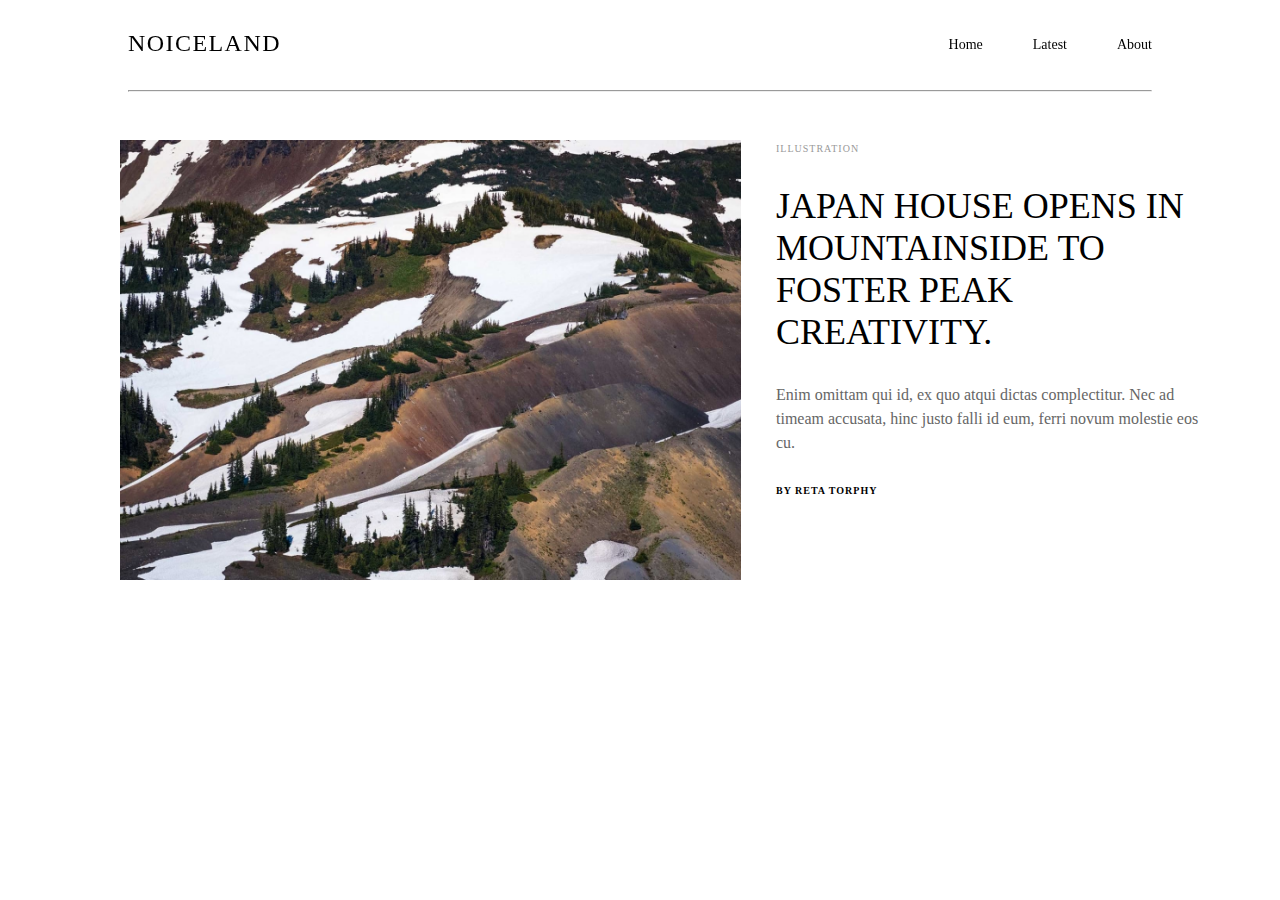
==== index.html @ cc681c85 "secend commit" ====
<!DOCTYPE html>
<html lang="en">
  <head>
    <meta charset="UTF-8" />
    <meta name="viewport" content="width=device-width, initial-scale=1.0" />
    <link rel="stylesheet" href="../css/style.css" />
    <title>Document</title>
  </head>
  <body>
    <div class="main" id="main">
      <div class="header" id="header">
        <div class="container">
          <div class="header-box">
            <a href="#" class="hearder-logo">NOICELAND</a>
            <ul>
              <li><a href="#home" class="header-item">Home</a></li>
              <li><a href="#latest" class="header-item">Latest</a></li>
              <li><a href="#about" class="header-item">About</a></li>
            </ul>
          </div>
          <hr />
        </div>
      </div>
      <div class="blog-items__main">
        <img src="../images/image1.png" alt="blog1" />
        <div class="blog-items__main-text">
          <h1>Illustration</h1>
          <h3>Japan House opens in mountainside to foster peak creativity.</h3>
          <p>
            Enim omittam qui id, ex quo atqui dictas complectitur. Nec ad timeam
            accusata, hinc justo falli id eum, ferri novum molestie eos cu.
          </p>
          <h2>BY RETA TORPHY</h2>
        </div>
      </div>

      
    </div>
  </body>
</html>
---- css/style.css ----
@import url("https://fonts.googleapis.com/css2?family=Gelasio:wght@500;700&family=Ribeye&family=Roboto:wght@300;400;500;700&display=swap");

* {
    margin: 0;
    padding: 0;
    box-sizing: border-box;
    scroll-behavior: smooth;
}


.main {
    width: 100%;
    height: fit-content;
    display: flex;
    flex-direction: column;
}

.header {
    width: 100%;
    display: flex;
    justify-content: center;
    position: fixed;
    background-color: transparent;
    transition: all 0.2s linear;
}

.container {
    width: 1024px;
    margin: 0 auto;
}

.header-box {
    width: 100%;
    display: flex;
    justify-content: space-between;
    align-items: center;
    padding: 30px 0px;
    background: transparent;
}

.hearder-logo {
    text-decoration: none;
    color: #000000;
    font-size: 24px;
    font-style: normal;
    width: 136px;
    height: 30px;
    flex-shrink: 0;
    font-weight: 400;
    letter-spacing: 1.44px;
}

.header-box ul {
    display: flex;
    gap: 50px;
    justify-content: space-between;
    list-style: none;
    align-items: center;
}

.header-item {
    color: #000;
    font-family: Libre 'Franklin Gothic Medium', 'Arial Narrow', Arial, sans-serif;
    font-size: 14px;
    font-style: normal;
    font-weight: 400;
    line-height: 24px;
    /* 171.429% */
    list-style: none;
    text-decoration: none;
}

.header-item:hover {
    color: orange;
}

.blog-items__main {
    width: 50%;
    display: flex;
    justify-content: space-between;
    align-items: center;
    margin-top: 140px;
    margin-left: 120px;
    gap: 35px;
}
.blog-items__main-text{
    display: flex;
    flex-direction: column;
    gap: 30px;
    margin-bottom: 80px;
}
 

.blog-items__main img {
    width: 621px;
    height:440px;
    background: url(<path-to-image>), lightgray 50% / cover no-repeat;
}

.blog-items__main-text h3 {
    color: #000;
    font-family: Tenor Sans;
    width: 429px;
    font-size: 36px;
    font-style: normal;
    font-weight: 400;
    line-height: 42px; /* 116.667% */
    text-transform: uppercase;
}
.blog-items__main-text h1 {
    color: #999;
    font-family: Libre Franklin;
    font-size: 10px;
    font-style: normal;
    font-weight: 400;
    line-height: 12px; /* 120% */
    letter-spacing: 1px;
    text-transform: uppercase;
}

.blog-items__main-text p {
    color: #666;
    font-family: Source Serif Pro;
    font-size: 16px;
    font-style: normal;
    font-weight: 400;
    line-height: 24px; /* 150% */
}

.blog-items__main-text h2 {
    color: #000;
    font-family: Libre 'Franklin Gothic Medium', 'Arial Narrow', Arial, sans-serif;
    font-size: 10px;
    font-style: normal;
    font-weight: 700;
    line-height: 12px; /* 120% */
    letter-spacing: 1px;
    text-transform: uppercase;
  }

  /* ikkinchi page */
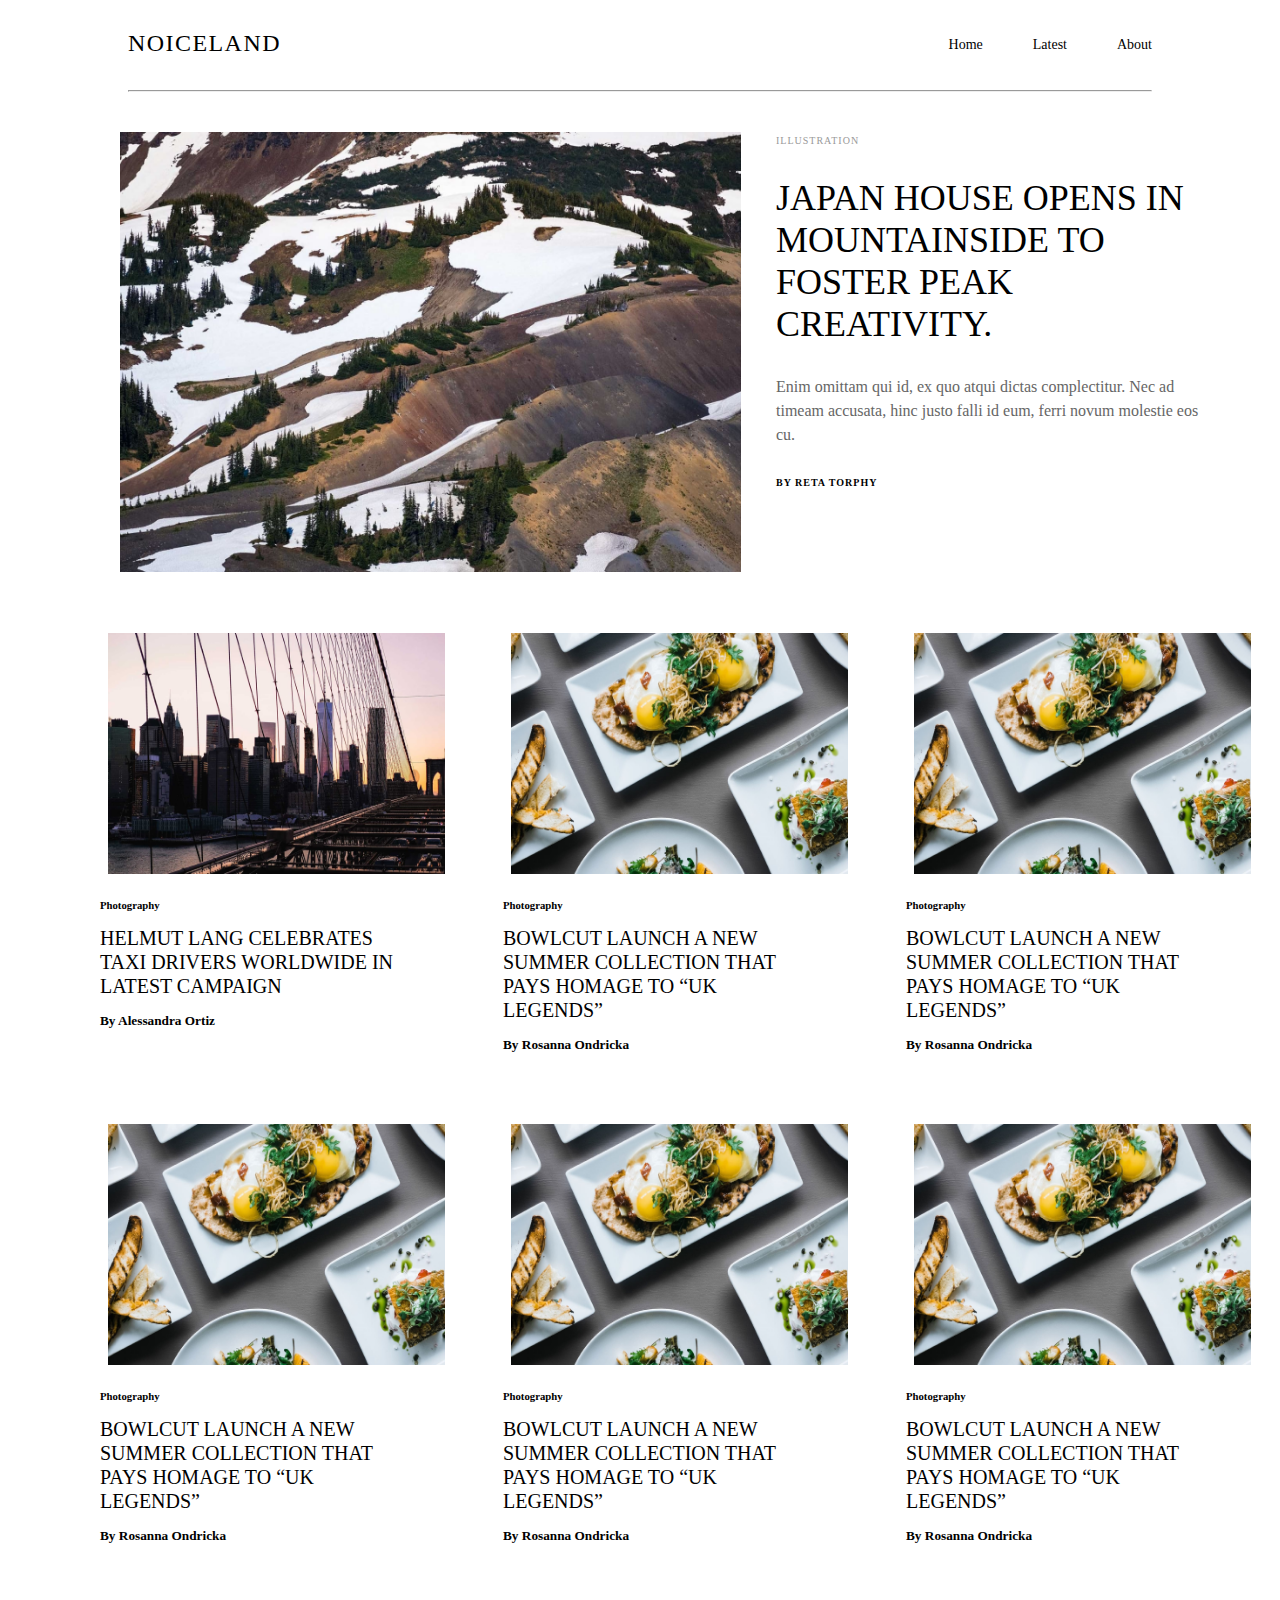
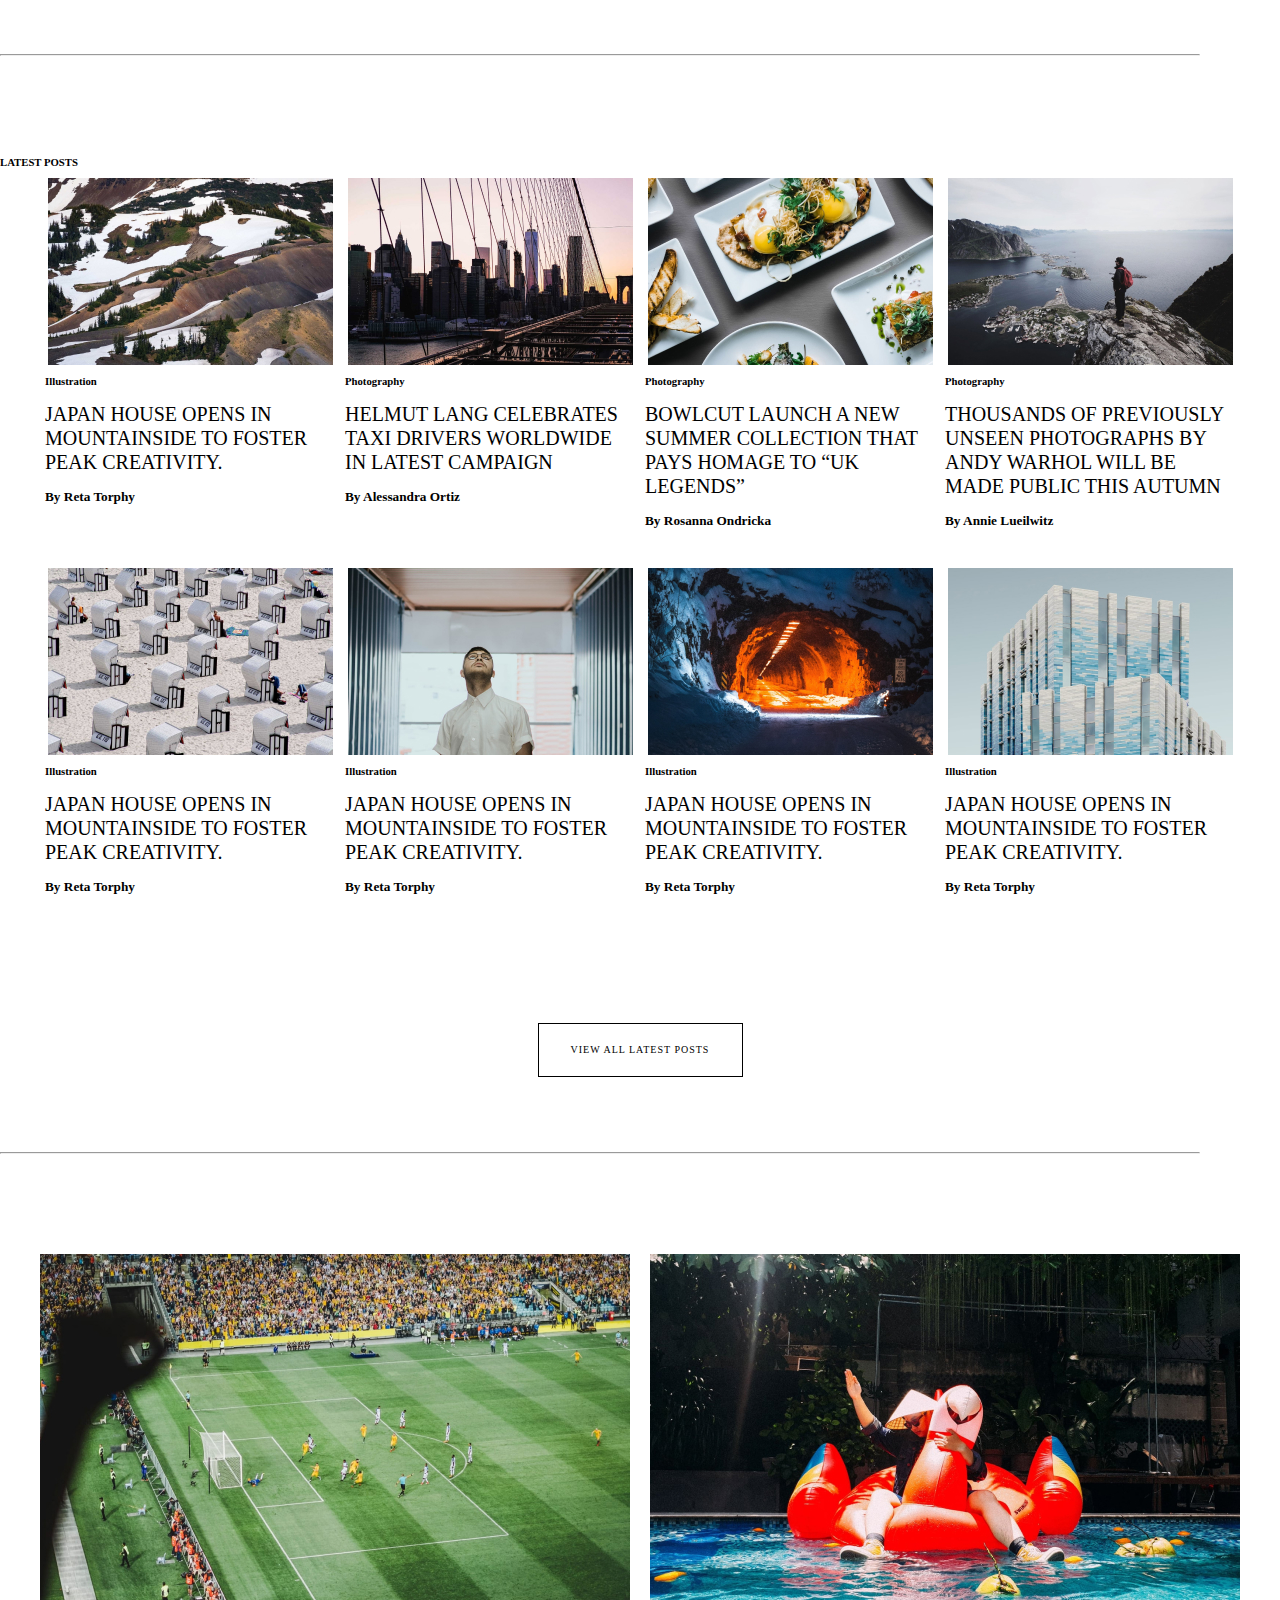
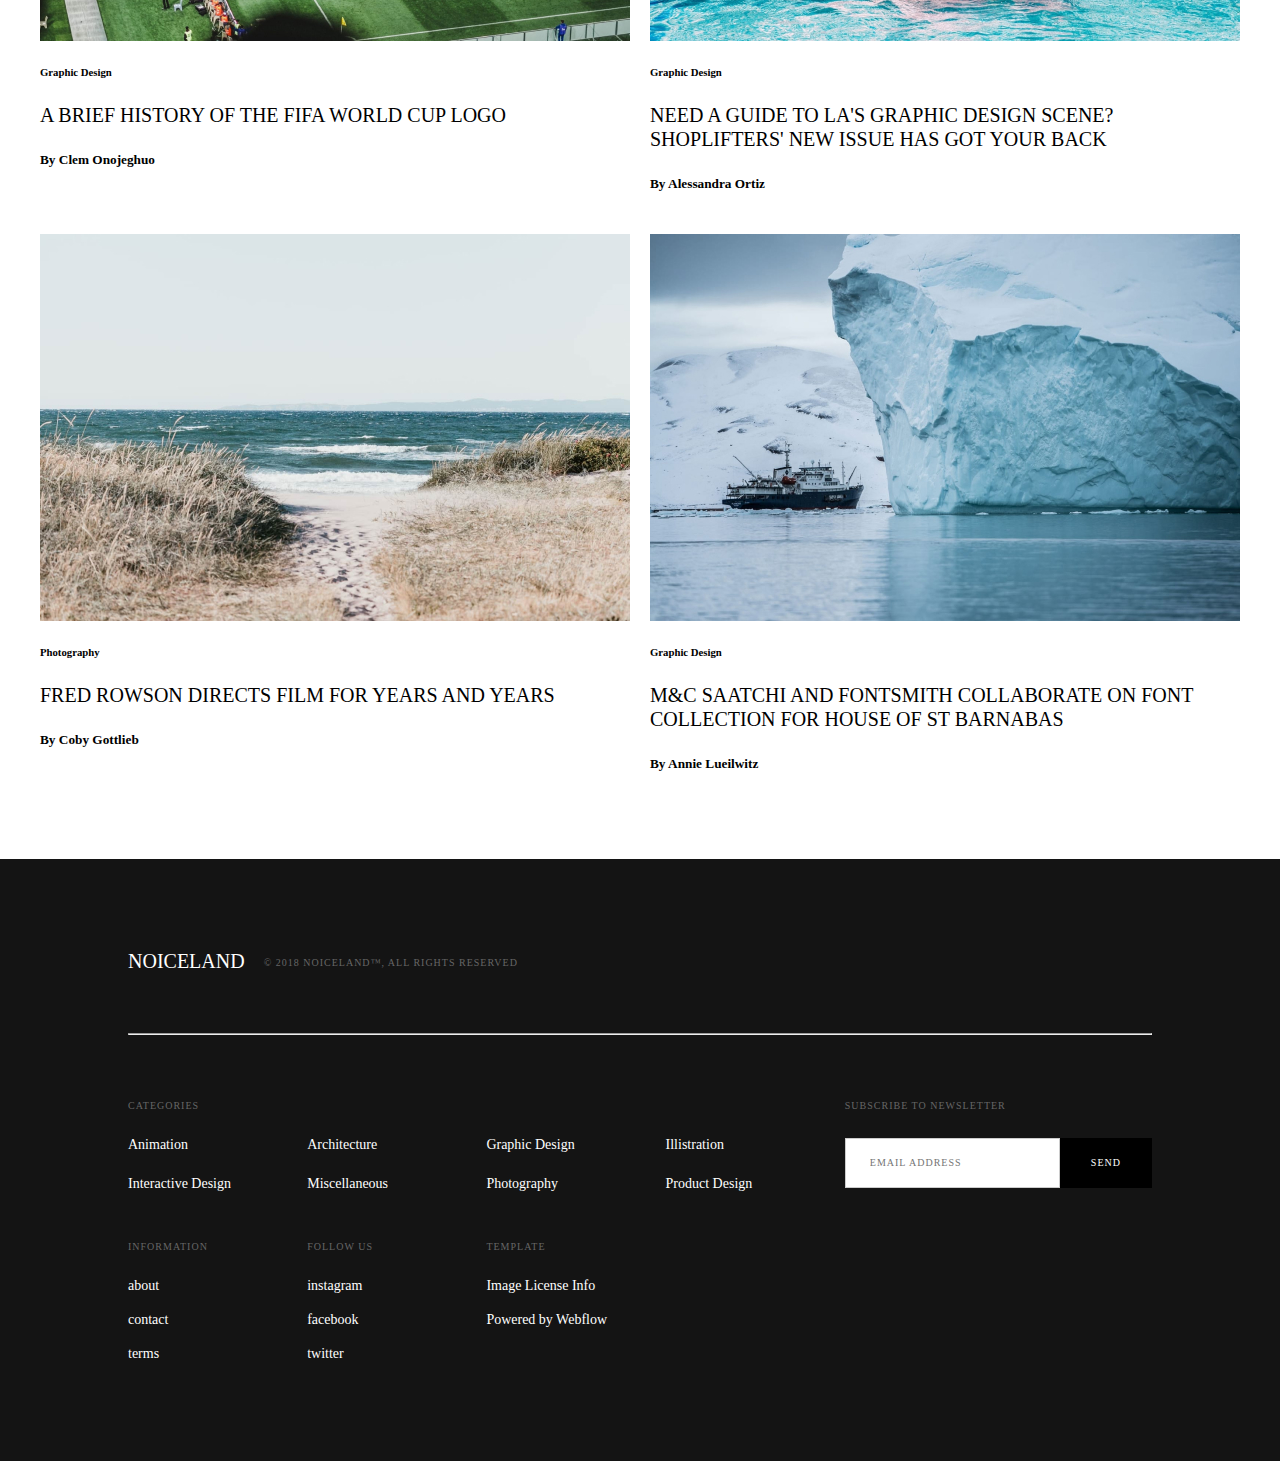
==== commit cb6da0aa: "all item is add" ====
--- a/index.html
+++ b/index.html
@@ -33,8 +33,266 @@
           <h2>BY RETA TORPHY</h2>
         </div>
       </div>
+      <div class="page2">
+        <div class="page2-box">
+          <img src="./images/page2pic1.png" alt="img" />
+          <div class="page2-box-bottom">
+            <h6>Photography</h6>
+            <h2>
+              Helmut Lang celebrates taxi drivers worldwide in latest campaign
+            </h2>
+            <h5>By Alessandra Ortiz</h5>
+          </div>
+        </div>
+        <!-- page 2 -->
+        <div class="page2-box">
+          <img src="./images/page2pic2.png" alt="img" />
+          <div class="page2-box-bottom">
+            <h6>Photography</h6>
+            <h2>
+              Bowlcut launch a new summer collection that pays homage to “UK
+              legends”
+            </h2>
+            <h5>By Rosanna Ondricka</h5>
+          </div>
+        </div>
+        <div class="page2-box">
+          <img src="./images/page2pic2.png" alt="img" />
+          <div class="page2-box-bottom">
+            <h6>Photography</h6>
+            <h2>
+              Bowlcut launch a new summer collection that pays homage to “UK
+              legends”
+            </h2>
+            <h5>By Rosanna Ondricka</h5>
+          </div>
+        </div>
+        <div class="page2-box">
+          <img src="./images/page2pic2.png" alt="img" />
+          <div class="page2-box-bottom">
+            <h6>Photography</h6>
+            <h2>
+              Bowlcut launch a new summer collection that pays homage to “UK
+              legends”
+            </h2>
+            <h5>By Rosanna Ondricka</h5>
+          </div>
+        </div>
+        <div class="page2-box">
+          <img src="./images/page2pic2.png" alt="img" />
+          <div class="page2-box-bottom">
+            <h6>Photography</h6>
+            <h2>
+              Bowlcut launch a new summer collection that pays homage to “UK
+              legends”
+            </h2>
+            <h5>By Rosanna Ondricka</h5>
+          </div>
+        </div>
+        <div class="page2-box">
+          <img src="./images/page2pic2.png" alt="img" />
+          <div class="page2-box-bottom">
+            <h6>Photography</h6>
+            <h2>
+              Bowlcut launch a new summer collection that pays homage to “UK
+              legends”
+            </h2>
+            <h5>By Rosanna Ondricka</h5>
+          </div>
+        </div>
+        <hr class="solid" />
+        <h6 class="h">LATEST POSTS</h6>
+        <!-- page3 -->
+        <div class="page3">
+          <div class="page3-box">
+            <img src="images/IMAGE3-1.jpg" alt="img" />
+            <div class="page3-box-bottom">
+              <h6>Illustration</h6>
+              <h2>
+                Japan House opens in mountainside to foster peak creativity.
+              </h2>
+              <h5>By Reta Torphy</h5>
+            </div>
+          </div>
+          <div class="page3-box">
+            <img src="images/IMAGE3-2.jpg" alt="img" />
+            <div class="page3-box-bottom">
+              <h6>Photography</h6>
+              <h2>
+                Helmut Lang celebrates taxi drivers worldwide in latest campaign
+              </h2>
+              <h5>By Alessandra Ortiz</h5>
+            </div>
+          </div>
+          <div class="page3-box">
+            <img src="images/IMAGE3-3.jpg" alt="img" />
+            <div class="page3-box-bottom">
+              <h6>Photography</h6>
+              <h2>
+                Bowlcut launch a new summer collection that pays homage to “UK
+                legends”
+              </h2>
+              <h5>By Rosanna Ondricka</h5>
+            </div>
+          </div>
+          <div class="page3-box">
+            <img src="images/IMAGE3-4.jpg" alt="img" />
+            <div class="page3-box-bottom">
+              <h6>Photography</h6>
+              <h2>
+                Thousands of previously unseen photographs by Andy Warhol will
+                be made public this Autumn
+              </h2>
+              <h5>By Annie Lueilwitz</h5>
+            </div>
+          </div>
+          <div class="page3-box">
+            <img src="images/IMAGE3-5.jpg" alt="img" />
+            <div class="page3-box-bottom">
+              <h6>Illustration</h6>
+              <h2>
+                Japan House opens in mountainside to foster peak creativity.
+              </h2>
+              <h5>By Reta Torphy</h5>
+            </div>
+          </div>
+          <div class="page3-box">
+            <img src="images/IMAGE3-6.jpg" alt="img" />
+            <div class="page3-box-bottom">
+              <h6>Illustration</h6>
+              <h2>
+                Japan House opens in mountainside to foster peak creativity.
+              </h2>
+              <h5>By Reta Torphy</h5>
+            </div>
+          </div>
+          <div class="page3-box">
+            <img src="images/IMAGE3-7.jpg" alt="img" />
+            <div class="page3-box-bottom">
+              <h6>Illustration</h6>
+              <h2>
+                Japan House opens in mountainside to foster peak creativity.
+              </h2>
+              <h5>By Reta Torphy</h5>
+            </div>
+          </div>
+          <div class="page3-box">
+            <img src="images/IMAGE3-8.jpg" alt="img" />
+            <div class="page3-box-bottom">
+              <h6>Illustration</h6>
+              <h2>
+                Japan House opens in mountainside to foster peak creativity.
+              </h2>
+              <h5>By Reta Torphy</h5>
+            </div>
+          </div>
+          <button type="submit" class="page3-button">
+            view all latest posts
+          </button>
+        </div>
+        <hr class="solid" />
+        <!-- page 4 -->
+        <div class="page4">
+          <div class="page4-box">
+            <img src="images/IMAGE4-1.jpg" alt="img" />
+            <div class="page4-box-bottom">
+              <h6>Graphic Design</h6>
+              <h2>A Brief History of the FIFA World Cup Logo</h2>
+              <h5>By Clem Onojeghuo</h5>
+            </div>
+          </div>
+          <div class="page4-box">
+            <img src="images/IMAGE4-2.jpg" alt="img" />
+            <div class="page4-box-bottom">
+              <h6>Graphic Design</h6>
+              <h2>
+                Need a guide to LA's graphic design scene? Shoplifters' new
+                issue has got your back
+              </h2>
+              <h5>By Alessandra Ortiz</h5>
+            </div>
+          </div>
+          <div class="page4-box">
+            <img src="images/IMAGE4-3.jpg" alt="img" />
+            <div class="page4-box-bottom">
+              <h6>Photography</h6>
+              <h2>Fred Rowson directs film for Years and Years</h2>
+              <h5>By Coby Gottlieb</h5>
+            </div>
+          </div>
+          <div class="page4-box">
+            <img src="images/IMAGE4-4.jpg" alt="img" />
+            <div class="page4-box-bottom">
+              <h6>Graphic Design</h6>
+              <h2>
+                M&C Saatchi and Fontsmith collaborate on font collection for
+                House of St Barnabas
+              </h2>
+              <h5>By Annie Lueilwitz</h5>
+            </div>
+          </div>
+        </div>
+      </div>
+      <!-- footer -->
 
-      
+      <footer class="footer" id="about">
+        <div class="container">
+          <div class="footer-items">
+            <div class="footer-logo">
+              <h2>NOICELAND</h2>
+              <span>© 2018 Noiceland™, all rights reserved</span>
+            </div>
+            <hr style="margin-top: 0" />
+            <div class="footer-navigator">
+              <div class="footer-nav__category">
+                <span class="span">categories</span>
+                <ul>
+                  <li><a href="#category">animation</a></li>
+                  <li><a href="#category">Architecture</a></li>
+                  <li><a href="#category">Graphic Design</a></li>
+                  <li><a href="#category">Illistration</a></li>
+                  <li><a href="#category">Interactive Design</a></li>
+                  <li><a href="#category">Miscellaneous</a></li>
+                  <li><a href="#category">Photography</a></li>
+                  <li><a href="#category">Product Design</a></li>
+                </ul>
+              </div>
+              <div class="footer-nav__subscribe">
+                <span class="span">Subscribe to newsletter</span>
+                <form>
+                  <input type="email" required placeholder="email address" />
+                  <button type="submit">send</button>
+                </form>
+              </div>
+              <div class="footer-nav__links">
+                <div class="link-item">
+                  <span class="span">information</span>
+                  <ul>
+                    <li><a href="#about">about</a></li>
+                    <li><a href="#contact">contact</a></li>
+                    <li><a href="#terms">terms</a></li>
+                  </ul>
+                </div>
+                <div class="link-item">
+                  <span class="span">follow us</span>
+                  <ul>
+                    <li><a href="#instagram">instagram</a></li>
+                    <li><a href="#thefacebook">facebook</a></li>
+                    <li><a href="#twitter">twitter</a></li>
+                  </ul>
+                </div>
+                <div class="link-item">
+                  <span class="span">template</span>
+                  <ul>
+                    <li><a href="#template">Image License Info</a></li>
+                    <li><a href="#powered">Powered by Webflow</a></li>
+                  </ul>
+                </div>
+              </div>
+            </div>
+          </div>
+        </div>
+      </footer>
     </div>
   </body>
 </html>
--- a/css/style.css
+++ b/css/style.css
@@ -19,7 +19,7 @@
     width: 100%;
     display: flex;
     justify-content: center;
-    position: fixed;
+    /* position: fixed; */
     background-color: transparent;
     transition: all 0.2s linear;
 }
@@ -79,21 +79,22 @@
     display: flex;
     justify-content: space-between;
     align-items: center;
-    margin-top: 140px;
+    margin-top: 40px;
     margin-left: 120px;
     gap: 35px;
 }
-.blog-items__main-text{
+
+.blog-items__main-text {
     display: flex;
     flex-direction: column;
     gap: 30px;
     margin-bottom: 80px;
 }
- 
+
 
 .blog-items__main img {
     width: 621px;
-    height:440px;
+    height: 440px;
     background: url(<path-to-image>), lightgray 50% / cover no-repeat;
 }
 
@@ -104,16 +105,19 @@
     font-size: 36px;
     font-style: normal;
     font-weight: 400;
-    line-height: 42px; /* 116.667% */
-    text-transform: uppercase;
-}
+    line-height: 42px;
+    /* 116.667% */
+    text-transform: uppercase;
+}
+
 .blog-items__main-text h1 {
     color: #999;
     font-family: Libre Franklin;
     font-size: 10px;
     font-style: normal;
     font-weight: 400;
-    line-height: 12px; /* 120% */
+    line-height: 12px;
+    /* 120% */
     letter-spacing: 1px;
     text-transform: uppercase;
 }
@@ -124,7 +128,8 @@
     font-size: 16px;
     font-style: normal;
     font-weight: 400;
-    line-height: 24px; /* 150% */
+    line-height: 24px;
+    /* 150% */
 }
 
 .blog-items__main-text h2 {
@@ -133,10 +138,299 @@
     font-size: 10px;
     font-style: normal;
     font-weight: 700;
-    line-height: 12px; /* 120% */
-    letter-spacing: 1px;
-    text-transform: uppercase;
-  }
-
-  /* ikkinchi page */
-  +    line-height: 12px;
+    /* 120% */
+    letter-spacing: 1px;
+    text-transform: uppercase;
+}
+
+/* ikkinchi page */
+
+h2 {
+    color: #000;
+    font-family: Tenor Sans;
+    font-size: 20px;
+    font-style: normal;
+    font-weight: 400;
+    line-height: 24px;
+    text-transform: uppercase;
+}
+
+.page2 {
+    display: flex;
+    flex-wrap: wrap;
+    margin-top: 35px;
+    gap: 10px;
+}
+
+.page2-box {
+    width: 393px;
+    height: 481px;
+    padding-top: 26px;
+    padding-left: 100px;
+    display: flex;
+    flex-direction: column;
+    align-items: center;
+    justify-content: center;
+}
+
+.page2-box img {
+    width: 337px;
+    height: 254px;
+    margin-left: 60px
+}
+
+.page2-box-bottom {
+    margin-top: 25px;
+    display: flex;
+    flex-direction: column;
+    gap: 15px;
+    height: 200px;
+}
+
+.page2 hr {
+    margin-top: 65px;
+    width: 1200px;
+    height: 1px;
+    flex-shrink: 0;
+    background: #e6e6e6;
+}
+
+.h {
+    margin-top: 90px;
+}
+
+/* page3 */
+
+.page3 {
+    display: flex;
+    flex-wrap: wrap;
+    gap: 10px;
+    justify-content: center;
+}
+
+.page3-box {
+    width: 290px;
+    height: 380px;
+    display: flex;
+    flex-direction: column;
+    align-items: center;
+    justify-content: center;
+}
+
+.page3-box-bottom {
+    margin-top: 10px;
+    display: flex;
+    flex-direction: column;
+    gap: 15px;
+    height: 200px;
+}
+
+.page3-button {
+    width: 205px;
+    height: 54px;
+    flex-shrink: 0;
+    border: 1px solid #000;
+    background: #fff;
+    color: #000;
+    font-family: Libre Franklin;
+    font-size: 10px;
+    font-style: normal;
+    font-weight: 400;
+    line-height: 12px;
+    /* 120% */
+    letter-spacing: 1px;
+    text-transform: uppercase;
+    margin-top: 65px;
+}
+
+/* page 4 */
+
+.page4 {
+    display: flex;
+    flex-wrap: wrap;
+    gap: 20px;
+    justify-content: center;
+    margin-top: 90px;
+}
+
+.page4-box {
+    width: 590px;
+    height: 560px;
+    display: flex;
+    flex-direction: column;
+    justify-content: center;
+    gap: 10px;
+}
+
+.page4-box-bottom {
+    margin-top: 15px;
+    display: flex;
+    flex-direction: column;
+    gap: 25px;
+    height: 200px;
+}
+
+/* footer */
+
+.footer {
+    width: 100%;
+    padding: 90px 0px;
+    background: #141414;
+    margin-top: 65px;
+}
+
+.footer-items {
+    width: 100%;
+    display: flex;
+    flex-direction: column;
+    gap: 60px;
+}
+
+.footer-logo {
+    width: 100%;
+    display: flex;
+    gap: 15px;
+    align-items: flex-end;
+}
+
+.footer-logo h2 {
+    color: #fff;
+}
+
+.footer-logo span {
+    color: #666;
+    font-family: Libre Franklin;
+    font-size: 10px;
+    font-style: normal;
+    font-weight: 400;
+    line-height: 12px;
+    /* 120% */
+    letter-spacing: 1px;
+    text-transform: uppercase;
+    padding: 4px;
+}
+
+.footer-navigator span {
+    color: #666;
+    font-family: Libre Franklin;
+    font-size: 10px;
+    font-style: normal;
+    font-weight: 400;
+    line-height: 12px;
+    /* 120% */
+    letter-spacing: 1px;
+    text-transform: uppercase;
+}
+
+
+.footer-navigator {
+    width: 100%;
+    display: flex;
+    flex-wrap: wrap;
+}
+
+.footer-nav__category {
+    width: 70%;
+    padding-bottom: 15px;
+}
+
+.footer-nav__category ul {
+    display: flex;
+    flex-wrap: wrap;
+    margin-top: 5px;
+}
+
+.footer-nav__category ul li {
+    width: 25%;
+    padding-top: 15px;
+    list-style: none;
+}
+
+.footer-nav__category ul li a {
+    color: #fff;
+    font-family: Libre Franklin;
+    font-size: 14px;
+    font-style: normal;
+    font-weight: 400;
+    line-height: 24px;
+    /* 171.429% */
+    text-decoration: none;
+    text-transform: capitalize;
+}
+
+.footer-nav__subscribe {
+    width: 30%;
+}
+
+.footer-nav__subscribe form {
+    margin-top: 25px;
+    display: flex;
+    width: 100%;
+}
+
+.footer-nav__subscribe form input {
+    border: 1px solid #ccc;
+    outline: none;
+    background: #fff;
+    color: #666;
+    font-family: Libre Franklin;
+    font-size: 10px;
+    font-style: normal;
+    font-weight: 400;
+    line-height: 12px;
+    /* 120% */
+    letter-spacing: 1px;
+    text-transform: uppercase;
+    padding: 18px 24px;
+    width: 70%;
+}
+
+.footer-nav__subscribe form button {
+    background: #000;
+    color: #fff;
+    padding: 18px 24px;
+    font-family: Libre Franklin;
+    font-size: 10px;
+    font-style: normal;
+    font-weight: 400;
+    line-height: 12px;
+    /* 120% */
+    letter-spacing: 1px;
+    text-transform: uppercase;
+    border: none;
+    width: 30%;
+    cursor: pointer;
+}
+
+.footer-nav__links {
+    padding-top: 15px;
+    display: flex;
+    flex-wrap: wrap;
+    margin-top: 10px;
+    width: 70%;
+}
+
+.link-item {
+    width: 25%;
+}
+
+.link-item ul {
+    margin-top: 15px;
+}
+
+.link-item ul li {
+    padding: 5px 30px 5px 0px;
+    list-style: none;
+}
+
+.link-item ul li a {
+    text-decoration: none;
+    color: #fff;
+    font-family: Libre Franklin;
+    font-size: 14px;
+    font-style: normal;
+    font-weight: 400;
+    line-height: 24px;
+    /* 171.429% */
+}